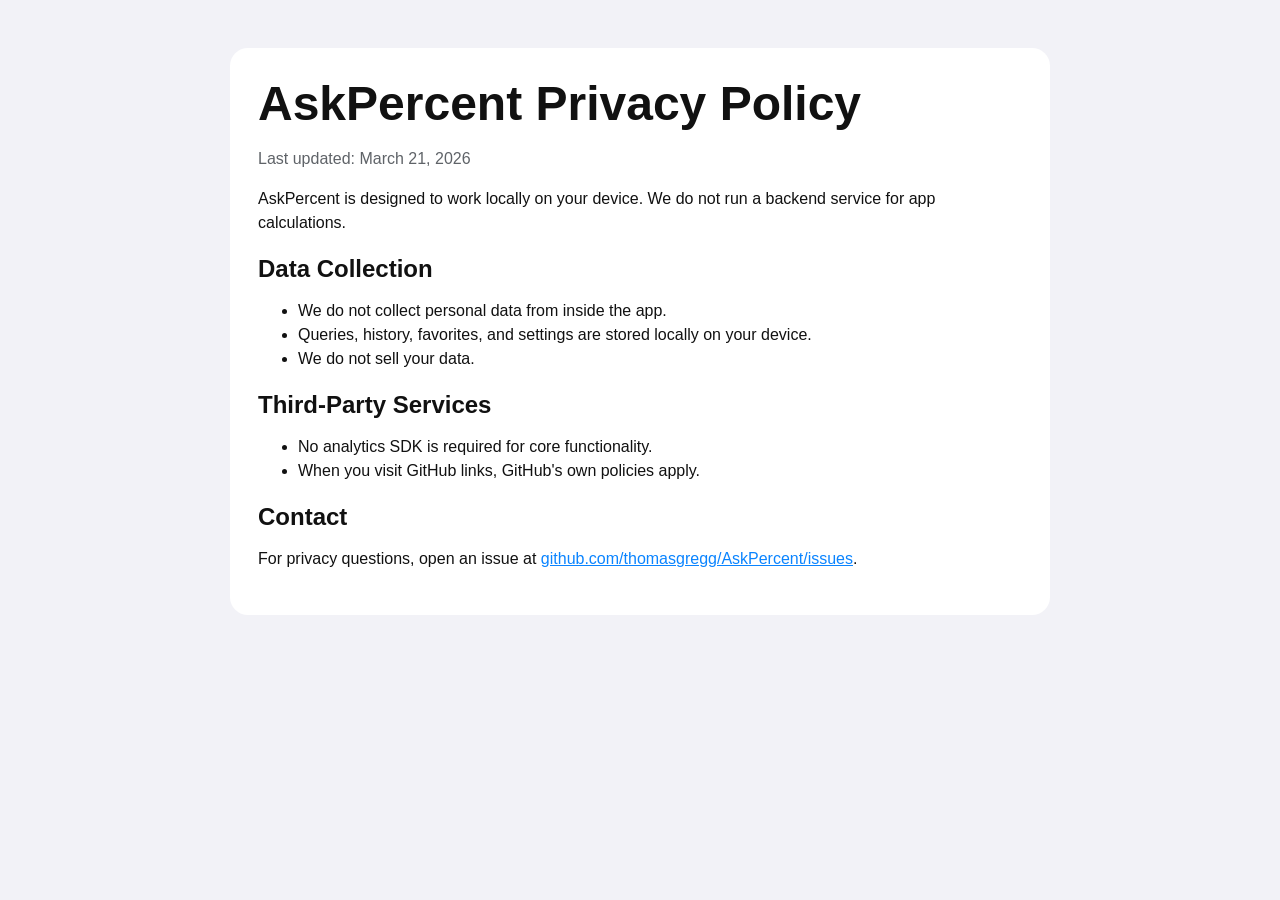
==== docs/privacy.html @ 8ce9c917 "Initial AskPercent app with docs site" ====
<!doctype html>
<html lang="en">
  <head>
    <meta charset="utf-8" />
    <meta name="viewport" content="width=device-width, initial-scale=1" />
    <title>AskPercent Privacy Policy</title>
    <style>
      :root {
        color-scheme: light dark;
        --bg: #f2f2f7;
        --card: #ffffff;
        --text: #111111;
        --muted: #5f6368;
        --accent: #0a84ff;
      }
      @media (prefers-color-scheme: dark) {
        :root {
          --bg: #000000;
          --card: #1c1c1e;
          --text: #f5f5f7;
          --muted: #a1a1aa;
          --accent: #0a84ff;
        }
      }
      * {
        box-sizing: border-box;
      }
      body {
        margin: 0;
        font-family: -apple-system, BlinkMacSystemFont, "SF Pro Text", "Segoe UI",
          Roboto, Helvetica, Arial, sans-serif;
        background: var(--bg);
        color: var(--text);
      }
      .wrap {
        max-width: 860px;
        margin: 0 auto;
        padding: 48px 20px 60px;
      }
      .card {
        background: var(--card);
        border-radius: 18px;
        padding: 28px;
      }
      h1 {
        margin: 0 0 8px;
        font-size: clamp(2rem, 4vw, 3rem);
      }
      h2 {
        margin: 20px 0 8px;
      }
      p,
      li {
        line-height: 1.5;
      }
      .muted {
        color: var(--muted);
      }
      a {
        color: var(--accent);
      }
    </style>
  </head>
  <body>
    <main class="wrap">
      <section class="card">
        <h1>AskPercent Privacy Policy</h1>
        <p class="muted">Last updated: March 21, 2026</p>

        <p>
          AskPercent is designed to work locally on your device. We do not run
          a backend service for app calculations.
        </p>

        <h2>Data Collection</h2>
        <ul>
          <li>We do not collect personal data from inside the app.</li>
          <li>Queries, history, favorites, and settings are stored locally on your device.</li>
          <li>We do not sell your data.</li>
        </ul>

        <h2>Third-Party Services</h2>
        <ul>
          <li>No analytics SDK is required for core functionality.</li>
          <li>When you visit GitHub links, GitHub's own policies apply.</li>
        </ul>

        <h2>Contact</h2>
        <p>
          For privacy questions, open an issue at
          <a href="https://github.com/thomasgregg/AskPercent/issues"
            >github.com/thomasgregg/AskPercent/issues</a
          >.
        </p>
      </section>
    </main>
  </body>
</html>
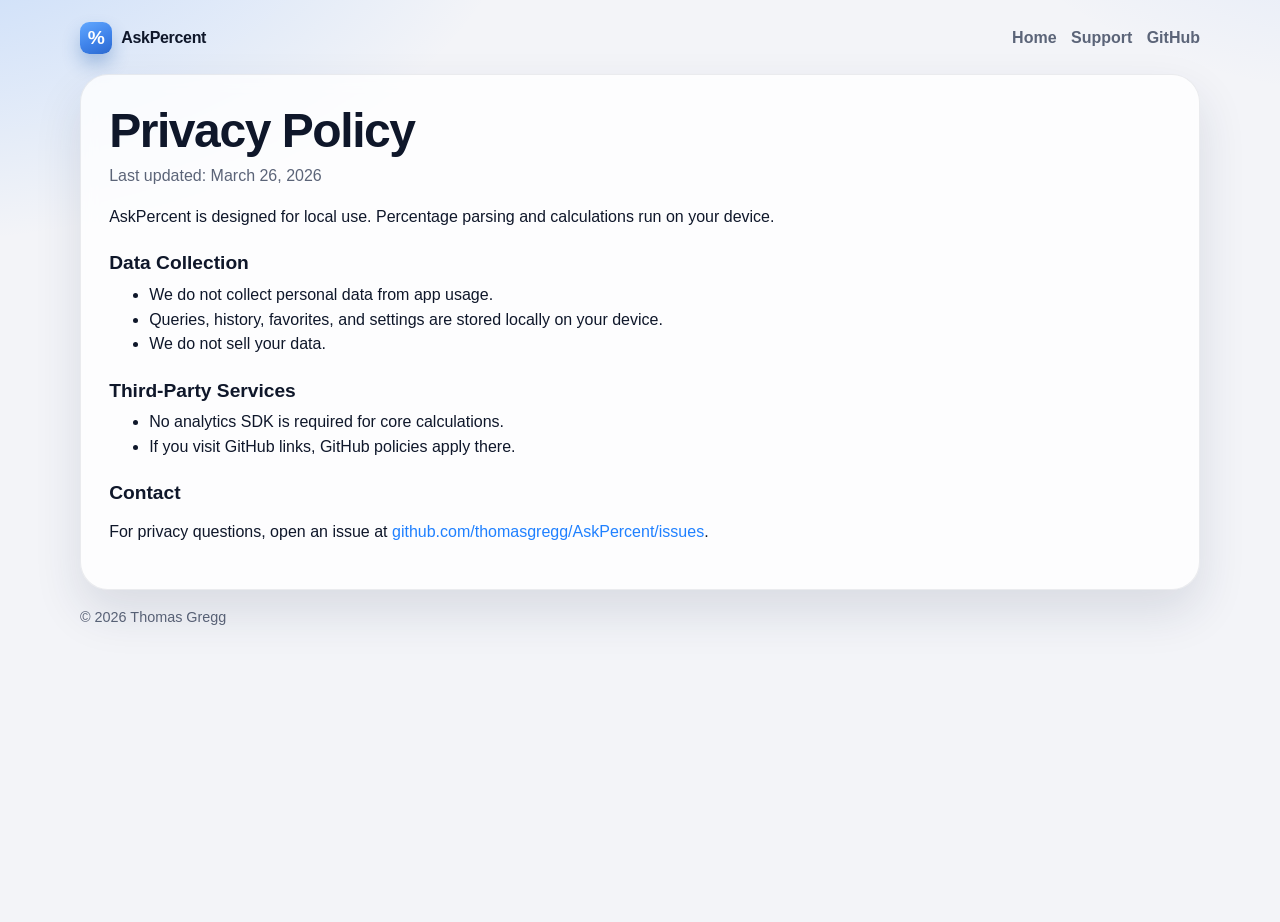
==== commit e1ab2a55: "Redesign GitHub Pages marketing site" ====
--- a/docs/privacy.html
+++ b/docs/privacy.html
@@ -4,85 +4,47 @@
     <meta charset="utf-8" />
     <meta name="viewport" content="width=device-width, initial-scale=1" />
     <title>AskPercent Privacy Policy</title>
-    <style>
-      :root {
-        color-scheme: light dark;
-        --bg: #f2f2f7;
-        --card: #ffffff;
-        --text: #111111;
-        --muted: #5f6368;
-        --accent: #0a84ff;
-      }
-      @media (prefers-color-scheme: dark) {
-        :root {
-          --bg: #000000;
-          --card: #1c1c1e;
-          --text: #f5f5f7;
-          --muted: #a1a1aa;
-          --accent: #0a84ff;
-        }
-      }
-      * {
-        box-sizing: border-box;
-      }
-      body {
-        margin: 0;
-        font-family: -apple-system, BlinkMacSystemFont, "SF Pro Text", "Segoe UI",
-          Roboto, Helvetica, Arial, sans-serif;
-        background: var(--bg);
-        color: var(--text);
-      }
-      .wrap {
-        max-width: 860px;
-        margin: 0 auto;
-        padding: 48px 20px 60px;
-      }
-      .card {
-        background: var(--card);
-        border-radius: 18px;
-        padding: 28px;
-      }
-      h1 {
-        margin: 0 0 8px;
-        font-size: clamp(2rem, 4vw, 3rem);
-      }
-      h2 {
-        margin: 20px 0 8px;
-      }
-      p,
-      li {
-        line-height: 1.5;
-      }
-      .muted {
-        color: var(--muted);
-      }
-      a {
-        color: var(--accent);
-      }
-    </style>
+    <meta
+      name="description"
+      content="Privacy policy for AskPercent. Learn how data is handled in the app."
+    />
+    <meta name="theme-color" content="#1f80ff" />
+    <link rel="stylesheet" href="./styles.css" />
   </head>
   <body>
-    <main class="wrap">
-      <section class="card">
-        <h1>AskPercent Privacy Policy</h1>
-        <p class="muted">Last updated: March 21, 2026</p>
+    <main class="page">
+      <header class="topbar">
+        <a class="brand" href="./index.html" aria-label="AskPercent Home">
+          <span class="badge">%</span>
+          <span>AskPercent</span>
+        </a>
+        <nav class="nav" aria-label="Primary">
+          <a href="./index.html">Home</a>
+          <a href="./support.html">Support</a>
+          <a href="https://github.com/thomasgregg/AskPercent">GitHub</a>
+        </nav>
+      </header>
+
+      <section class="panel content">
+        <h1>Privacy Policy</h1>
+        <p class="updated">Last updated: March 26, 2026</p>
 
         <p>
-          AskPercent is designed to work locally on your device. We do not run
-          a backend service for app calculations.
+          AskPercent is designed for local use. Percentage parsing and
+          calculations run on your device.
         </p>
 
         <h2>Data Collection</h2>
         <ul>
-          <li>We do not collect personal data from inside the app.</li>
+          <li>We do not collect personal data from app usage.</li>
           <li>Queries, history, favorites, and settings are stored locally on your device.</li>
           <li>We do not sell your data.</li>
         </ul>
 
         <h2>Third-Party Services</h2>
         <ul>
-          <li>No analytics SDK is required for core functionality.</li>
-          <li>When you visit GitHub links, GitHub's own policies apply.</li>
+          <li>No analytics SDK is required for core calculations.</li>
+          <li>If you visit GitHub links, GitHub policies apply there.</li>
         </ul>
 
         <h2>Contact</h2>
@@ -93,6 +55,8 @@
           >.
         </p>
       </section>
+
+      <footer class="footer">&copy; 2026 Thomas Gregg</footer>
     </main>
   </body>
 </html>
--- a/docs/styles.css
+++ b/docs/styles.css
@@ -0,0 +1,327 @@
+:root {
+  --bg: #f3f4f8;
+  --surface: rgba(255, 255, 255, 0.78);
+  --surface-strong: #ffffff;
+  --stroke: rgba(21, 31, 56, 0.08);
+  --text: #0f172a;
+  --muted: #5b6478;
+  --blue: #1f80ff;
+  --blue-strong: #0e66e7;
+  --chip: #eaf2ff;
+  --shadow: 0 22px 48px rgba(26, 40, 73, 0.12);
+  --radius-xl: 28px;
+  --radius-lg: 20px;
+  --radius-md: 14px;
+}
+
+@media (prefers-color-scheme: dark) {
+  :root {
+    --bg: #070b14;
+    --surface: rgba(16, 22, 36, 0.82);
+    --surface-strong: #131a2b;
+    --stroke: rgba(134, 151, 188, 0.2);
+    --text: #edf2ff;
+    --muted: #a8b6d6;
+    --blue: #4ca2ff;
+    --blue-strong: #1f80ff;
+    --chip: rgba(60, 122, 216, 0.2);
+    --shadow: 0 22px 48px rgba(0, 0, 0, 0.45);
+  }
+}
+
+* {
+  box-sizing: border-box;
+}
+
+html,
+body {
+  margin: 0;
+  padding: 0;
+}
+
+body {
+  min-height: 100vh;
+  font-family: "SF Pro Text", "SF Pro Display", -apple-system, BlinkMacSystemFont,
+    "Segoe UI", sans-serif;
+  color: var(--text);
+  background:
+    radial-gradient(1200px 700px at -10% -15%, rgba(31, 128, 255, 0.26), transparent 55%),
+    radial-gradient(900px 600px at 110% -25%, rgba(89, 149, 255, 0.2), transparent 55%),
+    var(--bg);
+}
+
+a {
+  color: var(--blue);
+  text-decoration: none;
+}
+
+a:hover {
+  text-decoration: underline;
+}
+
+.page {
+  width: min(1120px, calc(100% - 2.5rem));
+  margin: 1.4rem auto 2.5rem;
+}
+
+.topbar {
+  display: flex;
+  justify-content: space-between;
+  align-items: center;
+  gap: 1rem;
+  margin-bottom: 1rem;
+}
+
+.brand {
+  display: inline-flex;
+  align-items: center;
+  gap: 0.58rem;
+  color: var(--text);
+  font-weight: 760;
+  letter-spacing: -0.02em;
+}
+
+.badge {
+  width: 2rem;
+  height: 2rem;
+  border-radius: 0.58rem;
+  display: grid;
+  place-items: center;
+  color: #fff;
+  font-weight: 800;
+  font-size: 1.2rem;
+  background: linear-gradient(155deg, #62a8ff 0%, #3f83ea 55%, #2c69cf 100%);
+  box-shadow: 0 10px 18px rgba(24, 85, 170, 0.3);
+}
+
+.nav {
+  display: flex;
+  gap: 0.9rem;
+  flex-wrap: wrap;
+}
+
+.nav a {
+  color: var(--muted);
+  font-weight: 610;
+}
+
+.panel {
+  position: relative;
+  background: var(--surface);
+  border: 1px solid var(--stroke);
+  border-radius: var(--radius-xl);
+  box-shadow: var(--shadow);
+  backdrop-filter: blur(8px);
+}
+
+.hero {
+  padding: clamp(1.4rem, 2.6vw, 2.4rem);
+  display: grid;
+  grid-template-columns: 1.1fr 0.9fr;
+  gap: clamp(1rem, 2.8vw, 2.2rem);
+}
+
+.hero h1 {
+  margin: 0;
+  font-size: clamp(2.2rem, 5.8vw, 4.2rem);
+  line-height: 1.02;
+  letter-spacing: -0.04em;
+}
+
+.subtitle {
+  margin: 0.9rem 0 0;
+  font-size: clamp(1.02rem, 2.4vw, 1.35rem);
+  color: var(--muted);
+  max-width: 42ch;
+}
+
+.lead {
+  margin-top: 1.1rem;
+  font-size: clamp(1rem, 2.1vw, 1.23rem);
+  line-height: 1.52;
+  max-width: 62ch;
+}
+
+.chips {
+  margin-top: 1rem;
+  display: flex;
+  flex-wrap: wrap;
+  gap: 0.55rem;
+}
+
+.chip {
+  background: var(--chip);
+  border: 1px solid color-mix(in oklab, var(--blue) 20%, transparent);
+  color: color-mix(in oklab, var(--text) 72%, var(--blue));
+  border-radius: 999px;
+  padding: 0.4rem 0.78rem;
+  font-size: 0.92rem;
+  font-weight: 640;
+}
+
+.cta-row {
+  margin-top: 1.25rem;
+  display: flex;
+  flex-wrap: wrap;
+  gap: 0.72rem;
+}
+
+.btn-primary,
+.btn-secondary {
+  display: inline-flex;
+  align-items: center;
+  justify-content: center;
+  border-radius: 12px;
+  font-weight: 700;
+  padding: 0.7rem 1.02rem;
+}
+
+.btn-primary {
+  color: #fff;
+  background: linear-gradient(165deg, var(--blue) 0%, var(--blue-strong) 100%);
+  box-shadow: 0 12px 28px rgba(31, 128, 255, 0.32);
+}
+
+.btn-secondary {
+  color: var(--text);
+  border: 1px solid var(--stroke);
+  background: color-mix(in oklab, var(--surface-strong) 88%, var(--blue) 12%);
+}
+
+.btn-primary:hover,
+.btn-secondary:hover {
+  text-decoration: none;
+}
+
+.preview {
+  align-self: stretch;
+  border: 1px solid var(--stroke);
+  border-radius: 18px;
+  background: color-mix(in oklab, var(--surface-strong) 88%, var(--blue) 12%);
+  padding: 1rem;
+  display: flex;
+  flex-direction: column;
+  gap: 0.7rem;
+}
+
+.preview-title {
+  color: var(--muted);
+  font-size: 0.9rem;
+  font-weight: 700;
+  letter-spacing: 0.03em;
+  text-transform: uppercase;
+}
+
+.preview-row {
+  padding: 0.64rem 0.72rem;
+  border-radius: 11px;
+  border: 1px solid color-mix(in oklab, var(--stroke) 78%, transparent);
+  background: color-mix(in oklab, var(--surface-strong) 92%, var(--blue) 8%);
+}
+
+.preview-q {
+  color: var(--muted);
+  font-size: 0.84rem;
+  margin-bottom: 0.25rem;
+}
+
+.preview-a {
+  font-size: 1.14rem;
+  font-weight: 760;
+  letter-spacing: -0.02em;
+}
+
+.grid {
+  margin-top: 1.2rem;
+  display: grid;
+  grid-template-columns: repeat(auto-fit, minmax(220px, 1fr));
+  gap: 0.82rem;
+}
+
+.hero > .grid {
+  grid-column: 1 / -1;
+}
+
+.tile {
+  border: 1px solid var(--stroke);
+  border-radius: var(--radius-md);
+  background: color-mix(in oklab, var(--surface-strong) 92%, var(--blue) 8%);
+  padding: 1rem;
+}
+
+.tile h3 {
+  margin: 0;
+  font-size: 1.16rem;
+  letter-spacing: -0.02em;
+}
+
+.tile p {
+  margin: 0.52rem 0 0;
+  color: var(--muted);
+  line-height: 1.44;
+}
+
+.content {
+  margin-top: 1.2rem;
+  padding: clamp(1.2rem, 2.2vw, 2rem);
+}
+
+.content h1 {
+  margin: 0;
+  font-size: clamp(2rem, 4.8vw, 3rem);
+  letter-spacing: -0.03em;
+}
+
+.content .updated {
+  margin-top: 0.4rem;
+  color: var(--muted);
+}
+
+.content h2 {
+  margin: 1.4rem 0 0.54rem;
+  font-size: 1.2rem;
+}
+
+.content p,
+.content li {
+  color: var(--text);
+  line-height: 1.55;
+}
+
+.content ul {
+  margin: 0.25rem 0 0.8rem;
+}
+
+.footer {
+  margin-top: 1.2rem;
+  color: var(--muted);
+  font-size: 0.9rem;
+}
+
+@media (max-width: 900px) {
+  .hero {
+    grid-template-columns: 1fr;
+  }
+}
+
+@media (max-width: 640px) {
+  .page {
+    width: calc(100% - 1.4rem);
+    margin-top: 1rem;
+  }
+
+  .topbar {
+    align-items: flex-start;
+    flex-direction: column;
+    gap: 0.45rem;
+  }
+
+  .nav {
+    gap: 0.68rem;
+  }
+
+  .hero,
+  .content {
+    border-radius: 22px;
+  }
+}
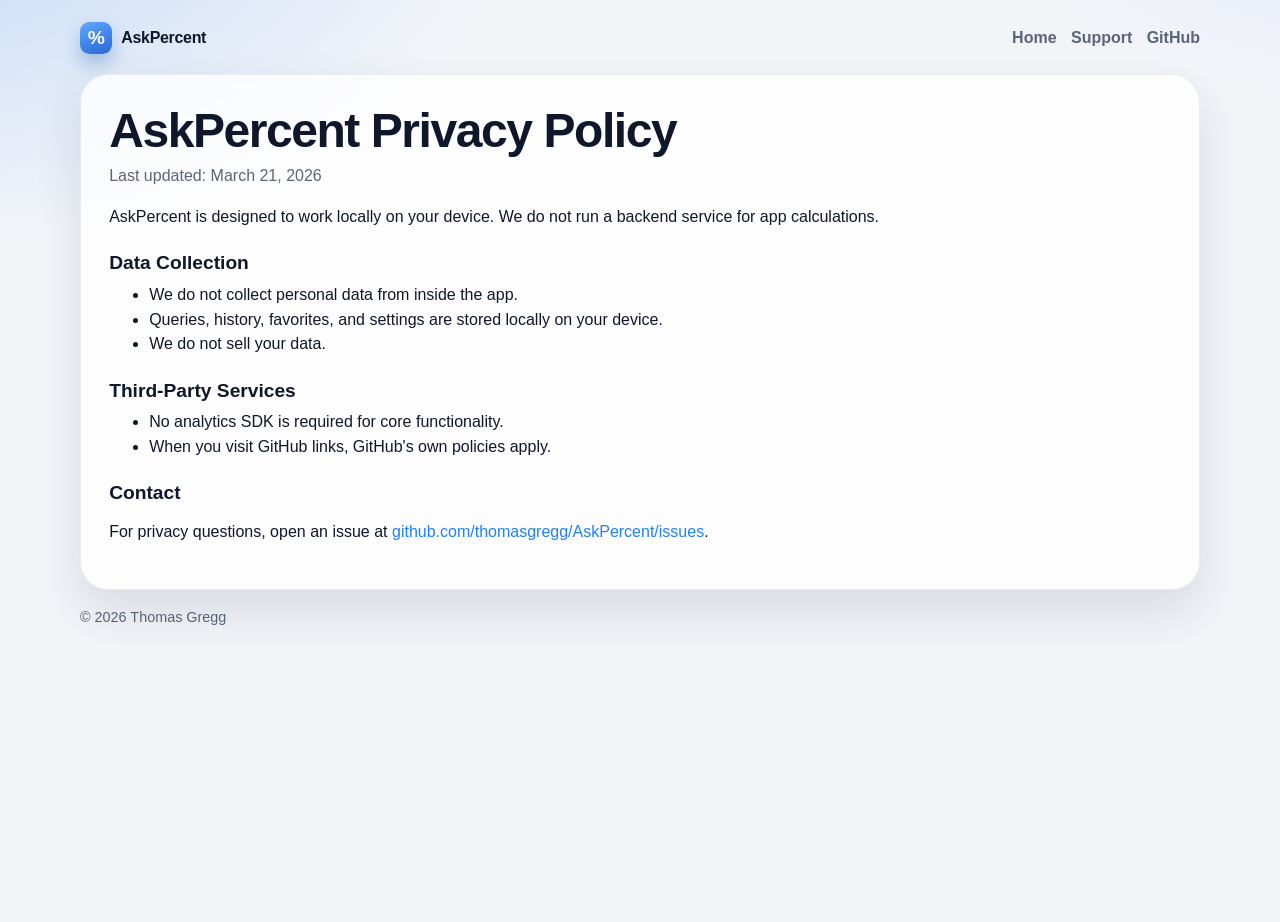
==== commit 86d4f73f: "Restore original privacy policy wording" ====
--- a/docs/privacy.html
+++ b/docs/privacy.html
@@ -26,25 +26,25 @@
       </header>
 
       <section class="panel content">
-        <h1>Privacy Policy</h1>
-        <p class="updated">Last updated: March 26, 2026</p>
+        <h1>AskPercent Privacy Policy</h1>
+        <p class="updated">Last updated: March 21, 2026</p>
 
         <p>
-          AskPercent is designed for local use. Percentage parsing and
-          calculations run on your device.
+          AskPercent is designed to work locally on your device. We do not run
+          a backend service for app calculations.
         </p>
 
         <h2>Data Collection</h2>
         <ul>
-          <li>We do not collect personal data from app usage.</li>
+          <li>We do not collect personal data from inside the app.</li>
           <li>Queries, history, favorites, and settings are stored locally on your device.</li>
           <li>We do not sell your data.</li>
         </ul>
 
         <h2>Third-Party Services</h2>
         <ul>
-          <li>No analytics SDK is required for core calculations.</li>
-          <li>If you visit GitHub links, GitHub policies apply there.</li>
+          <li>No analytics SDK is required for core functionality.</li>
+          <li>When you visit GitHub links, GitHub's own policies apply.</li>
         </ul>
 
         <h2>Contact</h2>
